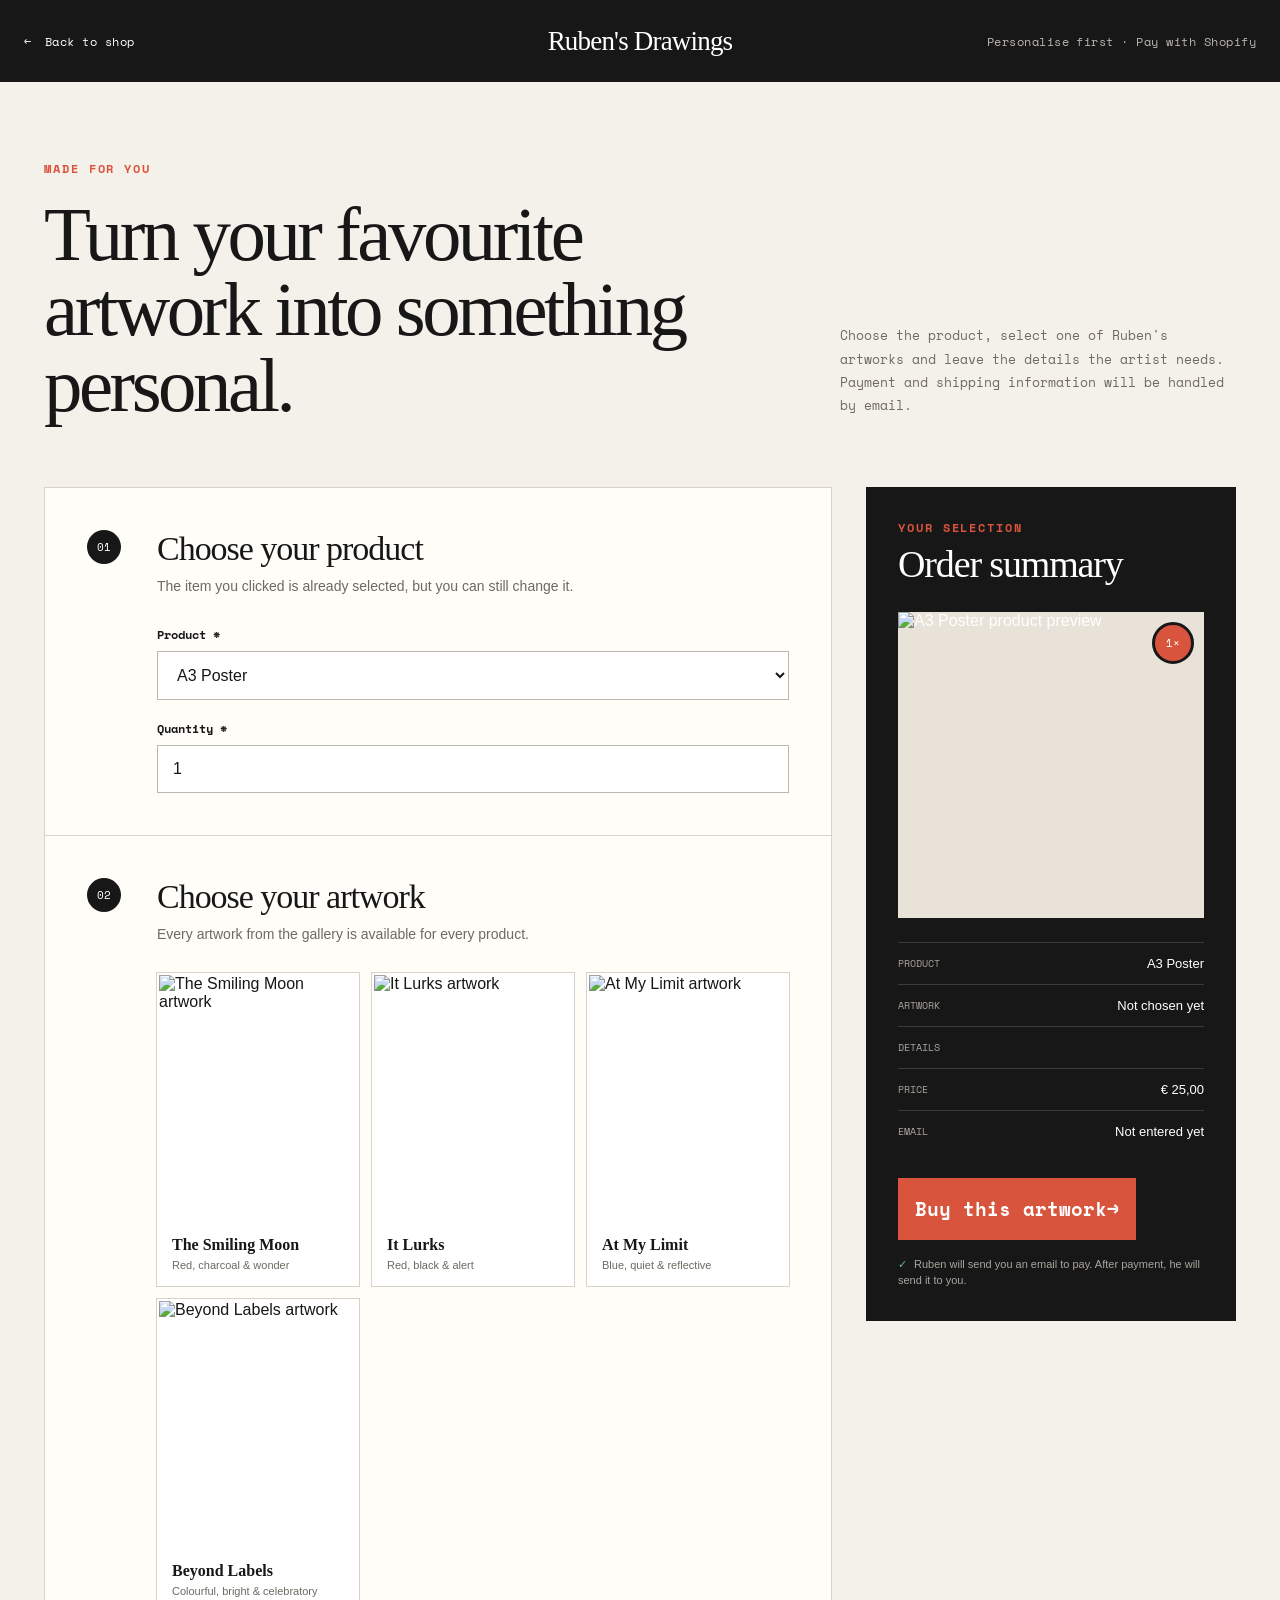
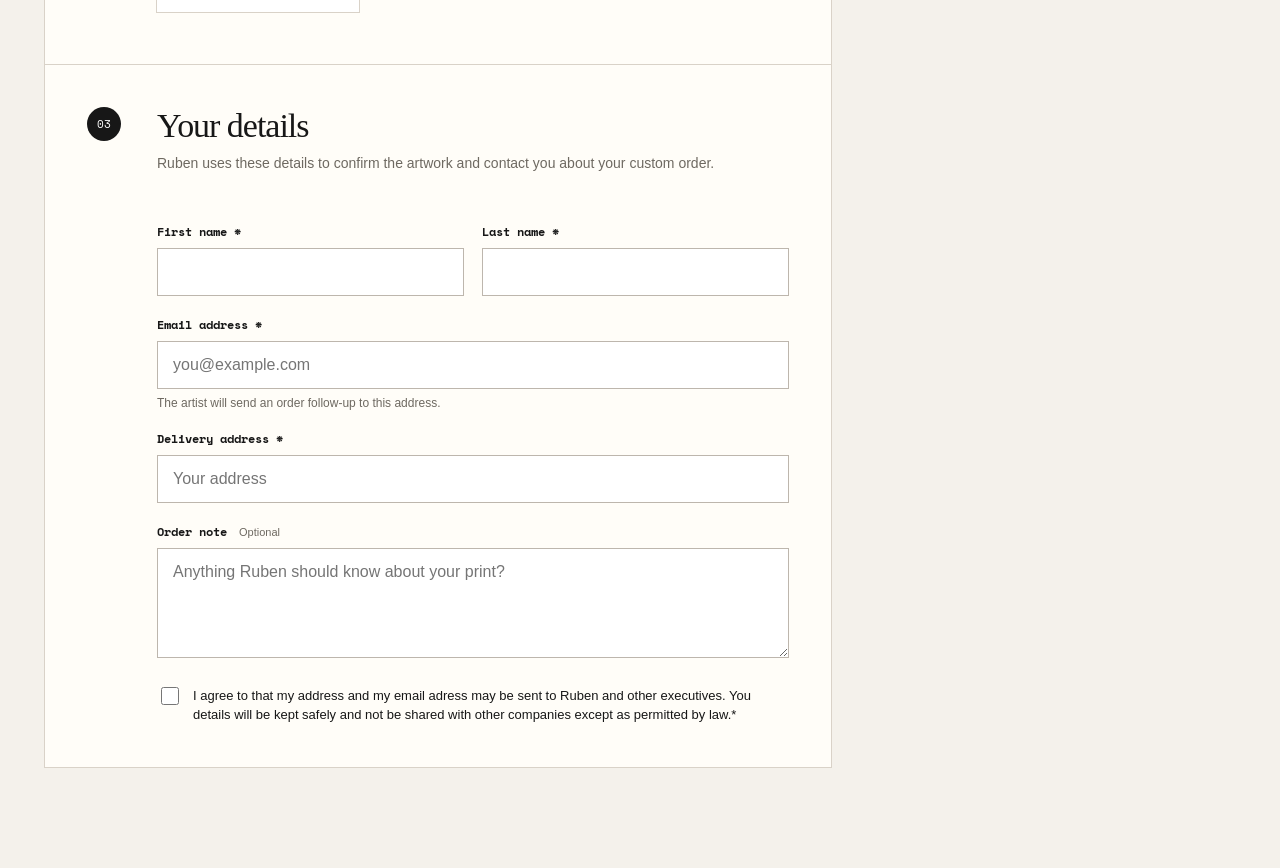
==== checkout.html @ 00c05ac3 "payment page frontend frontend for the payment page" ====
<!DOCTYPE html>
<html lang="en">
<head>
    <meta charset="UTF-8">
    <meta name="viewport" content="width=device-width, initial-scale=1.0">
    <meta name="description" content="Choose a Ruben_S_Drawings artwork and personalise your product before continuing to Shopify.">
    <title>Personalise your order | Ruben's Drawings</title>
    <link rel="preconnect" href="https://fonts.googleapis.com">
    <link rel="preconnect" href="https://fonts.gstatic.com" crossorigin>
    <link href="https://fonts.googleapis.com/css2?family=Space+Mono:wght@400;700&display=swap" rel="stylesheet">
    <link rel="stylesheet" href="checkout.css">
    <script src="checkout.js" defer></script>
</head>
<body data-email-api-url="/api/send-confirmation">
    <header class="checkout-header">
        <a class="back-link" href="index.html#shop" aria-label="Back to the shop"><span aria-hidden="true">&larr;</span> Back to shop</a>
        <a class="brand" href="index.html">Ruben's Drawings</a>
        <span class="secure-note">Personalise first <span aria-hidden="true">&middot;</span> Pay with Shopify</span>
    </header>

    <main class="checkout-main">
        <div class="checkout-intro">
            <p class="eyebrow">Made for you</p>
            <h1>Turn your favourite artwork into something personal.</h1>
            <p>Choose the product, select one of Ruben's artworks and leave the details the artist needs. Payment and shipping information will be handled by email.</p>
        </div>

        <div class="checkout-layout">
            <form id="order-form" class="order-form" novalidate>
                <section class="form-section" aria-labelledby="product-heading">
                    <div class="section-number">01</div>
                    <div class="section-content">
                        <h2 id="product-heading">Choose your product</h2>
                        <p class="section-help">The item you clicked is already selected, but you can still change it.</p>
                        <label for="product">Product <span aria-hidden="true">*</span></label>
                        <select id="product" name="product" required>
                            <option value="a3-poster">A3 Poster</option>
                            <option value="a4-poster">A4 Poster</option>
                            <option value="a5-poster">A5 Poster</option>
                            <option value="fine-art-print">Fine Art Print</option>
                            <option value="t-shirt">T-Shirt</option>
                            <option value="hoodie">Hoodie</option>
                            <option value="mug">Mug</option>
                            <option value="phone-case">Phone Case</option>
                            <option value="fridge-magnet">Fridge Magnet</option>
                        </select>

                        <div class="inline-fields">
                            <div>
                                <label for="quantity">Quantity <span aria-hidden="true">*</span></label>
                                <input id="quantity" name="quantity" type="number" min="1" max="10" value="1" inputmode="numeric" required>
                            </div>
                            <div id="shirt-size-field" class="conditional-field" hidden>
                                <label for="shirt-size">Clothing size <span aria-hidden="true">*</span></label>
                                <select id="shirt-size" name="shirtSize">
                                    <option value="">Choose a size</option>
                                    <option value="XS">XS</option>
                                    <option value="S">S</option>
                                    <option value="M">M</option>
                                    <option value="L">L</option>
                                    <option value="XL">XL</option>
                                    <option value="XXL">XXL</option>
                                </select>
                            </div>
                            <div id="phone-model-field" class="conditional-field" hidden>
                                <label for="phone-model">Phone brand &amp; model <span aria-hidden="true">*</span></label>
                                <input id="phone-model" name="phoneModel" type="text" placeholder="e.g. iPhone 16 or Samsung S25">
                            </div>
                        </div>
                    </div>
                </section>

                <section class="form-section" aria-labelledby="artwork-heading">
                    <div class="section-number">02</div>
                    <fieldset class="section-content artwork-fieldset">
                        <legend id="artwork-heading">Choose your artwork</legend>
                        <p class="section-help">Every artwork from the gallery is available for every product.</p>
                        <div class="artwork-options">
                            <label class="artwork-option">
                                <input type="radio" name="artwork" value="The Smiling Moon" data-image="images/smiling-moon.jpeg" required>
                                <span class="artwork-card">
                                    <img src="images/forrmat.jpeg" alt="The Smiling Moon artwork">
                                    <span><strong>The Smiling Moon</strong><small>Red, charcoal &amp; wonder</small></span>
                                </span>
                            </label>
                            <label class="artwork-option">
                                <input type="radio" name="artwork" value="It Lurks" data-image="images/zebra.jpeg" required>
                                <span class="artwork-card">
                                    <img src="images/zebbra.jpeg" alt="It Lurks artwork">
                                    <span><strong>It Lurks</strong><small>Red, black &amp; alert</small></span>
                                </span>
                            </label>
                            <label class="artwork-option">
                                <input type="radio" name="artwork" value="At My Limit" data-image="images/oldman.jpeg" required>
                                <span class="artwork-card">
                                    <img src="images/gezicht.jpeg" alt="At My Limit artwork">
                                    <span><strong>At My Limit</strong><small>Blue, quiet &amp; reflective</small></span>
                                </span>
                            </label>
                            <label class="artwork-option">
                                <input type="radio" name="artwork" value="Beyond Labels" data-image="images/beyond-labels.jpg" required>
                                <span class="artwork-card">
                                    <img src="images/WhatsApp Image 2026-07-17 at 11.34.36.jpeg" alt="Beyond Labels artwork">
                                    <span><strong>Beyond Labels</strong><small>Colourful, bright &amp; celebratory</small></span>
                                </span>
                            </label>
                        </div>
                        <p class="field-error" id="artwork-error" aria-live="polite"></p>
                    </fieldset>
                </section>

                <section class="form-section" aria-labelledby="details-heading">
                    <div class="section-number">03</div>
                    <div class="section-content">
                        <h2 id="details-heading">Your details</h2>
                        <p class="section-help">Ruben uses these details to confirm the artwork and contact you about your custom order.</p>
                        <div class="inline-fields two-columns">
                            <div>
                                <label for="first-name">First name <span aria-hidden="true">*</span></label>
                                <input id="first-name" name="firstName" type="text" autocomplete="given-name" required>
                            </div>
                            <div>
                                <label for="last-name">Last name <span aria-hidden="true">*</span></label>
                                <input id="last-name" name="lastName" type="text" autocomplete="family-name" required>
                            </div>
                        </div>
                        <label for="email">Email address <span aria-hidden="true">*</span></label>
                        <input id="email" name="email" type="email" autocomplete="email" placeholder="you@example.com" required>
                        <p class="input-hint">The artist will send an order follow-up to this address.</p>
 
                        <label for="address">Delivery address <span aria-hidden="true">*</span></label>
                        <input id="address" name="address" type="text" autocomplete="street-address" placeholder="Your address" required>

                        <label for="notes">Order note <span class="optional">Optional</span></label>
                        <textarea id="notes" name="notes" rows="4" maxlength="500" placeholder="Anything Ruben should know about your print?"></textarea>

                        <label class="consent-row">
                            <input id="email-consent" name="emailConsent" type="checkbox" required>
                            <span>I agree to that my address and my email adress may be sent to Ruben and other executives. You details will be kept safely and not be shared with other companies except as permitted by law.<span aria-hidden="true">*</span></span>
                        </label>
                    </div>
                </section>
            </form>

            <aside class="order-summary" aria-labelledby="summary-heading">
                <p class="eyebrow">Your selection</p>
                <h2 id="summary-heading">Order summary</h2>
                <div class="summary-product-image">
                    <img id="summary-product-image" src="images/shop/a3-poster.jpg" alt="Selected product preview">
                    <span id="summary-quantity">1×</span>
                </div>
                <dl>
                    <div><dt>Product</dt><dd id="summary-product">A3 Poster</dd></div>
                    <div><dt>Artwork</dt><dd id="summary-artwork">Not chosen yet</dd></div>
                    <div id="summary-option-row" hidden><dt>Details</dt><dd id="summary-option"></dd></div>
                    <div><dt>Price</dt><dd id="summary-price">€0.00</dd></div>
                    <div><dt>Email</dt><dd id="summary-email">Not entered yet</dd></div>
                </dl>
                <button id="shopify-button" class="shopify-button" type="submit" form="order-form">
                    <span class="button-label">Buy this artwork</span><span aria-hidden="true">&rarr;</span>
                </button>
                <p id="checkout-message" class="checkout-message" aria-live="polite"></p>
                <p class="payment-note"><span aria-hidden="true">&#10003;</span> Ruben will send you an email to pay. After payment, he will send it to you.</p>
            </aside>
        </div>
    </main>
</body>
</html>
---- checkout.css ----
:root {
    --ink: #171717;
    --paper: #f4f1eb;
    --card: #fffdf8;
    --muted: #6e6961;
    --line: #d9d2c8;
    --accent: #d9543d;
    --accent-dark: #a83724;
}

* {
    box-sizing: border-box;
}

body {
    background: var(--paper);
    color: var(--ink);
    font-family: Arial, sans-serif;
    margin: 0;
}

a {
    color: inherit;
}

.checkout-header {
    align-items: center;
    background: var(--ink);
    color: white;
    display: grid;
    grid-template-columns: 1fr auto 1fr;
    min-height: 82px;
    padding: 16px max(24px, calc((100vw - 1240px) / 2));
}

.back-link,
.secure-note {
    font-family: "Space Mono", monospace;
    font-size: 12px;
    letter-spacing: 0.04em;
}

.back-link {
    justify-self: start;
    text-decoration: none;
}

.back-link span {
    display: inline-block;
    margin-right: 6px;
    transition: transform 160ms ease;
}

.back-link:hover span {
    transform: translateX(-4px);
}

.brand {
    font-family: Georgia, "Times New Roman", serif;
    font-size: 27px;
    letter-spacing: -0.03em;
    text-decoration: none;
}

.secure-note {
    color: #bbb6ad;
    justify-self: end;
}

.checkout-main {
    margin: 0 auto;
    max-width: 1240px;
    padding: 78px 24px 100px;
}

.checkout-intro {
    display: grid;
    gap: 20px 60px;
    grid-template-columns: minmax(0, 1.3fr) minmax(280px, 0.7fr);
    margin-bottom: 64px;
}

.eyebrow {
    color: var(--accent);
    font-family: "Space Mono", monospace;
    font-size: 12px;
    font-weight: 700;
    grid-column: 1 / -1;
    letter-spacing: 0.16em;
    margin: 0;
    text-transform: uppercase;
}

.checkout-intro h1 {
    font-family: Georgia, "Times New Roman", serif;
    font-size: clamp(48px, 6vw, 78px);
    font-weight: 400;
    letter-spacing: -0.045em;
    line-height: 0.98;
    margin: 0;
}

.checkout-intro > p:last-child {
    align-self: end;
    color: var(--muted);
    font-family: "Space Mono", monospace;
    font-size: 13px;
    line-height: 1.8;
    margin: 0 0 5px;
}

.checkout-layout {
    align-items: start;
    display: grid;
    gap: 34px;
    grid-template-columns: minmax(0, 1fr) 370px;
}

.order-form {
    background: var(--card);
    border: 1px solid var(--line);
}

.form-section {
    display: grid;
    gap: 28px;
    grid-template-columns: 42px minmax(0, 1fr);
    padding: 42px;
}

.form-section + .form-section {
    border-top: 1px solid var(--line);
}

.section-number {
    align-items: center;
    background: var(--ink);
    border-radius: 50%;
    color: white;
    display: flex;
    font-family: "Space Mono", monospace;
    font-size: 11px;
    height: 34px;
    justify-content: center;
    width: 34px;
}

.section-content {
    min-width: 0;
}

.section-content h2,
.artwork-fieldset legend,
.order-summary h2 {
    font-family: Georgia, "Times New Roman", serif;
    font-size: 34px;
    font-weight: 400;
    letter-spacing: -0.03em;
    line-height: 1.1;
    margin: 0;
}

.artwork-fieldset {
    border: 0;
    margin: 0;
    padding: 0;
}

.artwork-fieldset legend {
    padding: 0;
}

.section-help {
    color: var(--muted);
    font-size: 14px;
    line-height: 1.6;
    margin: 8px 0 28px;
}

label:not(.artwork-option):not(.consent-row) {
    display: block;
    font-family: "Space Mono", monospace;
    font-size: 12px;
    font-weight: 700;
    margin: 20px 0 8px;
}

input,
select,
textarea {
    background: white;
    border: 1px solid #bdb6ad;
    border-radius: 0;
    color: var(--ink);
    font: inherit;
    outline: none;
    padding: 14px 15px;
    transition: border-color 160ms ease, box-shadow 160ms ease;
    width: 100%;
}

input:focus,
select:focus,
textarea:focus {
    border-color: var(--accent);
    box-shadow: 0 0 0 3px rgba(217, 84, 61, 0.14);
}

input:user-invalid,
select:user-invalid {
    border-color: #a62d20;
}

textarea {
    min-height: 110px;
    resize: vertical;
}

.inline-fields {
    display: grid;
    gap: 18px;
    grid-template-columns: repeat(auto-fit, minmax(170px, 1fr));
}

.two-columns {
    grid-template-columns: repeat(2, minmax(0, 1fr));
}

.conditional-field[hidden] {
    display: none;
}

.artwork-options {
    display: grid;
    gap: 13px;
    grid-template-columns: repeat(3, minmax(0, 1fr));
}

.artwork-option {
    cursor: pointer;
    min-width: 0;
}

.artwork-option > input {
    height: 1px;
    opacity: 0;
    position: absolute;
    width: 1px;
}

.artwork-card {
    background: white;
    border: 2px solid transparent;
    display: block;
    height: 100%;
    outline: 1px solid var(--line);
    transition: border-color 160ms ease, transform 160ms ease;
}

.artwork-card img {
    aspect-ratio: 4 / 5;
    display: block;
    object-fit: cover;
    width: 100%;
}

.artwork-card > span {
    display: block;
    padding: 13px;
}

.artwork-card strong,
.artwork-card small {
    display: block;
}

.artwork-card strong {
    font-family: Georgia, "Times New Roman", serif;
    font-size: 16px;
    line-height: 1.15;
}

.artwork-card small {
    color: var(--muted);
    font-size: 11px;
    margin-top: 5px;
}

.artwork-option:hover .artwork-card {
    transform: translateY(-3px);
}

.artwork-option > input:focus-visible + .artwork-card,
.artwork-option > input:checked + .artwork-card {
    border-color: var(--accent);
    outline-color: var(--accent);
}

.field-error {
    color: #a62d20;
    font-size: 12px;
    margin: 10px 0 0;
}

.input-hint {
    color: var(--muted);
    font-size: 12px;
    margin: 7px 0 0;
}

.optional {
    color: var(--muted);
    font-family: Arial, sans-serif;
    font-size: 11px;
    font-weight: 400;
    margin-left: 5px;
}

.consent-row {
    align-items: flex-start;
    cursor: pointer;
    display: flex;
    font-size: 13px;
    gap: 11px;
    line-height: 1.5;
    margin-top: 24px;
}

.consent-row input {
    accent-color: var(--accent);
    flex: 0 0 auto;
    height: 18px;
    margin-top: 1px;
    padding: 0;
    width: 18px;
}

.order-summary {
    background: var(--ink);
    color: white;
    padding: 32px;
    position: sticky;
    top: 24px;
}

.order-summary .eyebrow {
    margin-bottom: 8px;
}

.order-summary h2 {
    font-size: 38px;
    margin-bottom: 26px;
}

.summary-product-image {
    background: #e8e2d9;
    margin-bottom: 24px;
    overflow: hidden;
    position: relative;
}

.summary-product-image img {
    aspect-ratio: 1;
    display: block;
    object-fit: cover;
    width: 100%;
}

.summary-product-image span {
    align-items: center;
    background: var(--accent);
    border: 3px solid var(--ink);
    border-radius: 50%;
    display: flex;
    font-family: "Space Mono", monospace;
    font-size: 11px;
    height: 42px;
    justify-content: center;
    position: absolute;
    right: 10px;
    top: 10px;
    width: 42px;
}

.order-summary dl {
    margin: 0 0 26px;
}

.order-summary dl > div {
    border-top: 1px solid #3b3b3b;
    display: grid;
    gap: 16px;
    grid-template-columns: 80px 1fr;
    padding: 13px 0;
}

.order-summary dt {
    color: #aaa59d;
    font-family: "Space Mono", monospace;
    font-size: 10px;
    text-transform: uppercase;
}

.order-summary dd {
    font-size: 13px;
    margin: 0;
    overflow-wrap: anywhere;
    text-align: right;
}

.shopify-button {
    align-items: center;
    background: var(--accent);
    border: 0;
    color: white;
    cursor: pointer;
    display: flex;
    font-family: "Space Mono", monospace;
    font-size: 12px;
    font-weight: 700;
    justify-content: space-between;
    padding: 17px;
    text-decoration: none;
    transition: background-color 160ms ease;
}

.shopify-button:hover,
.shopify-button:focus-visible {
    background: var(--accent-dark);
}

.shopify-button:disabled {
    cursor: wait;
    opacity: 0.7;
}

.shopify-button span {
    font-size: 19px;
}

.checkout-message {
    color: #ffad9c;
    font-size: 12px;
    line-height: 1.5;
    margin: 10px 0 0;
}

.payment-note {
    color: #aaa59d;
    font-size: 11px;
    line-height: 1.5;
    margin: 16px 0 0;
}

.payment-note span {
    color: #70b77e;
    margin-right: 4px;
}

@media (max-width: 960px) {
    .checkout-layout {
        grid-template-columns: minmax(0, 1fr) 320px;
    }

    .form-section {
        padding: 34px 28px;
    }
}

@media (max-width: 780px) {
    .checkout-header {
        grid-template-columns: 1fr auto;
    }

    .secure-note {
        display: none;
    }

    .checkout-intro {
        display: block;
        margin-bottom: 42px;
    }

    .checkout-intro h1 {
        margin: 12px 0 22px;
    }

    .checkout-layout {
        display: flex;
        flex-direction: column;
    }

    .order-form,
    .order-summary {
        width: 100%;
    }

    .order-summary {
        position: static;
    }

    .summary-product-image img {
        max-height: 480px;
    }
}

@media (max-width: 560px) {
    .checkout-header {
        min-height: 68px;
    }

    .brand {
        font-size: 21px;
    }

    .back-link {
        font-size: 0;
    }

    .back-link span {
        font-size: 22px;
    }

    .checkout-main {
        padding: 52px 16px 70px;
    }

    .form-section {
        display: block;
        padding: 28px 20px 32px;
    }

    .section-number {
        margin-bottom: 18px;
    }

    .artwork-options,
    .two-columns {
        grid-template-columns: 1fr;
    }

    .artwork-card {
        align-items: center;
        display: grid;
        grid-template-columns: 94px 1fr;
    }

    .artwork-card img {
        height: 118px;
    }

    .order-summary {
        padding: 25px 20px;
    }
}
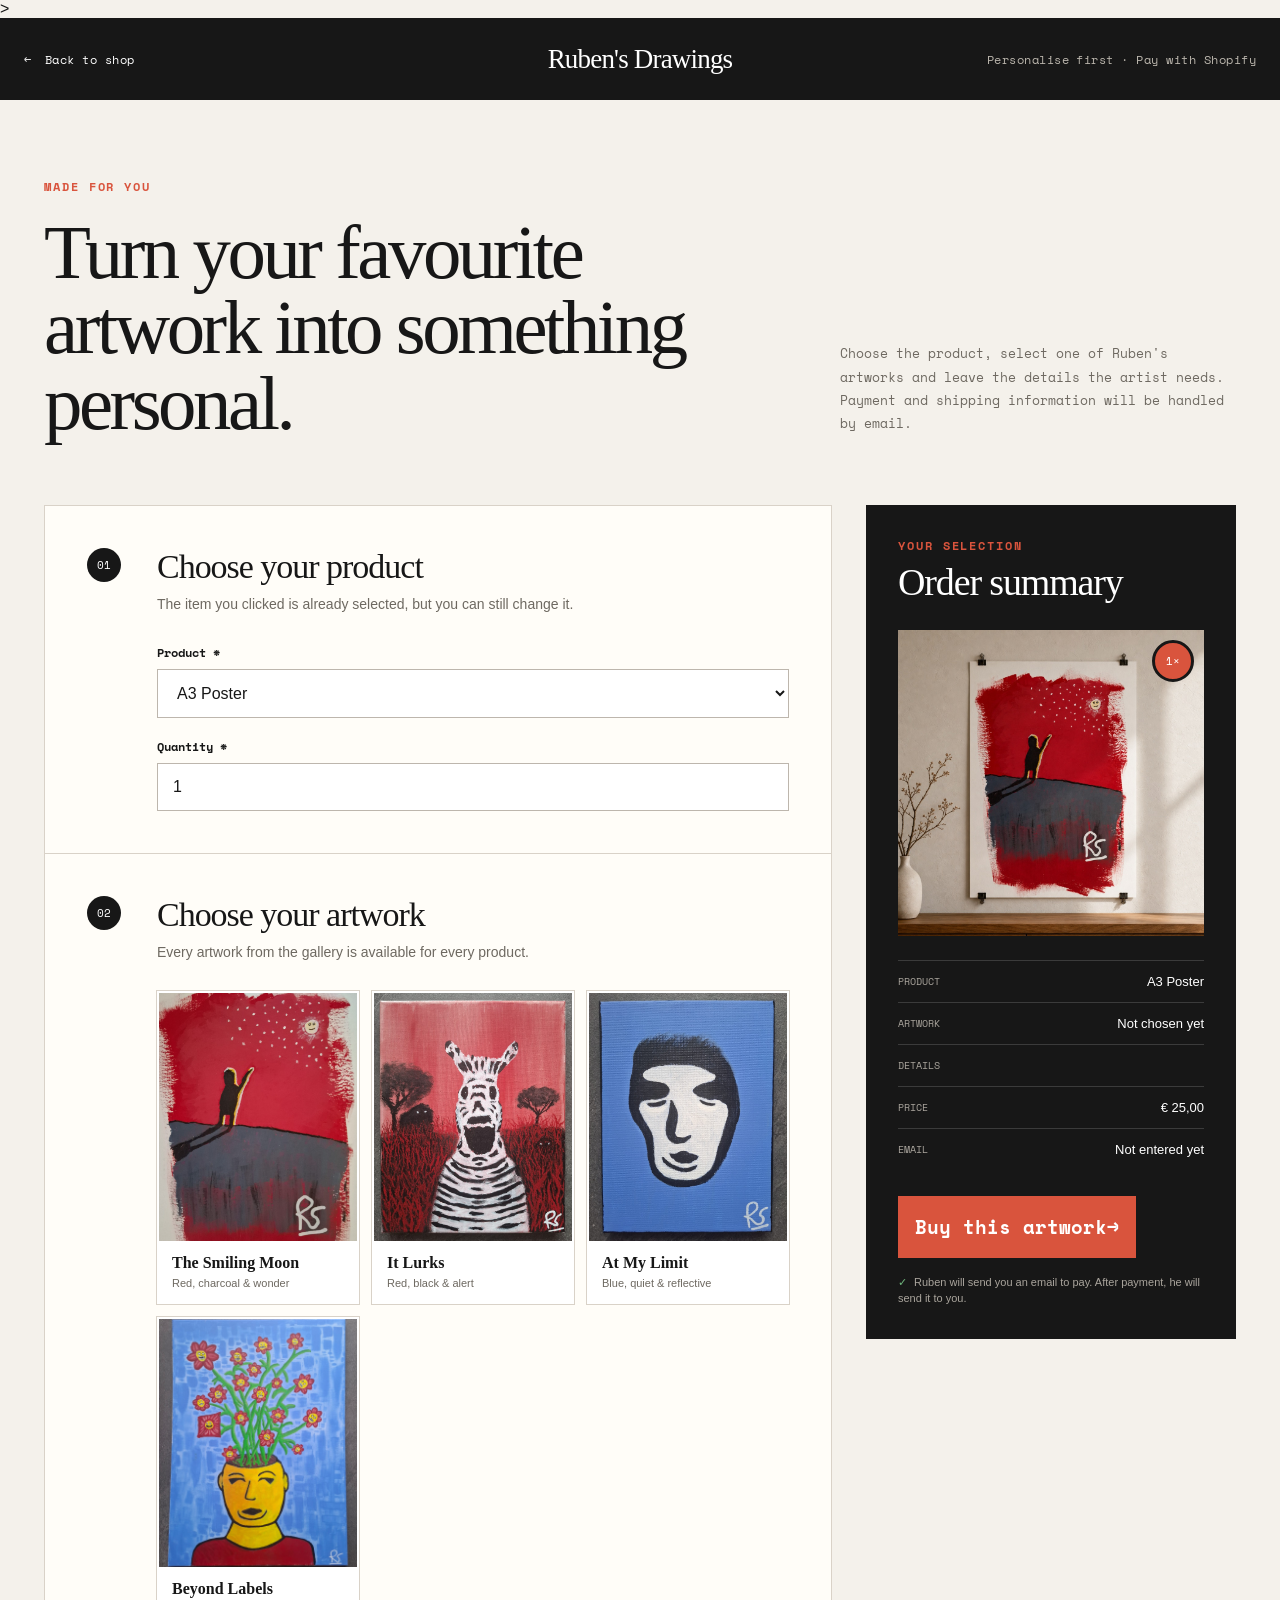
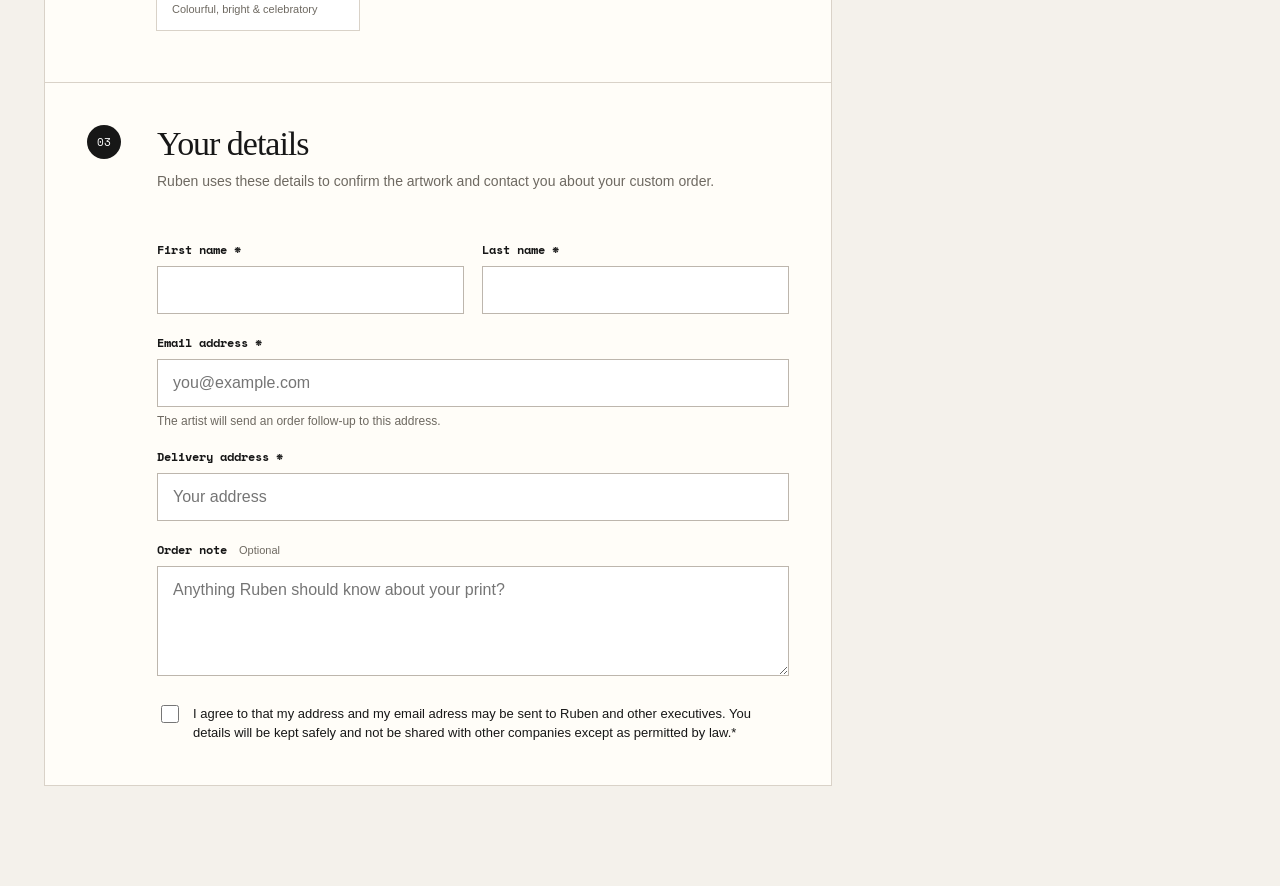
==== commit 7ac29488: "Fix email API URL in checkout.html" ====
--- a/checkout.html
+++ b/checkout.html
@@ -11,7 +11,7 @@
     <link rel="stylesheet" href="checkout.css">
     <script src="checkout.js" defer></script>
 </head>
-<body data-email-api-url="/api/send-confirmation">
+<body <body data-email-api-url="https://https://dashboard.render.com/.onrender.com/api/send-confirmation">>
     <header class="checkout-header">
         <a class="back-link" href="index.html#shop" aria-label="Back to the shop"><span aria-hidden="true">&larr;</span> Back to shop</a>
         <a class="brand" href="index.html">Ruben's Drawings</a>
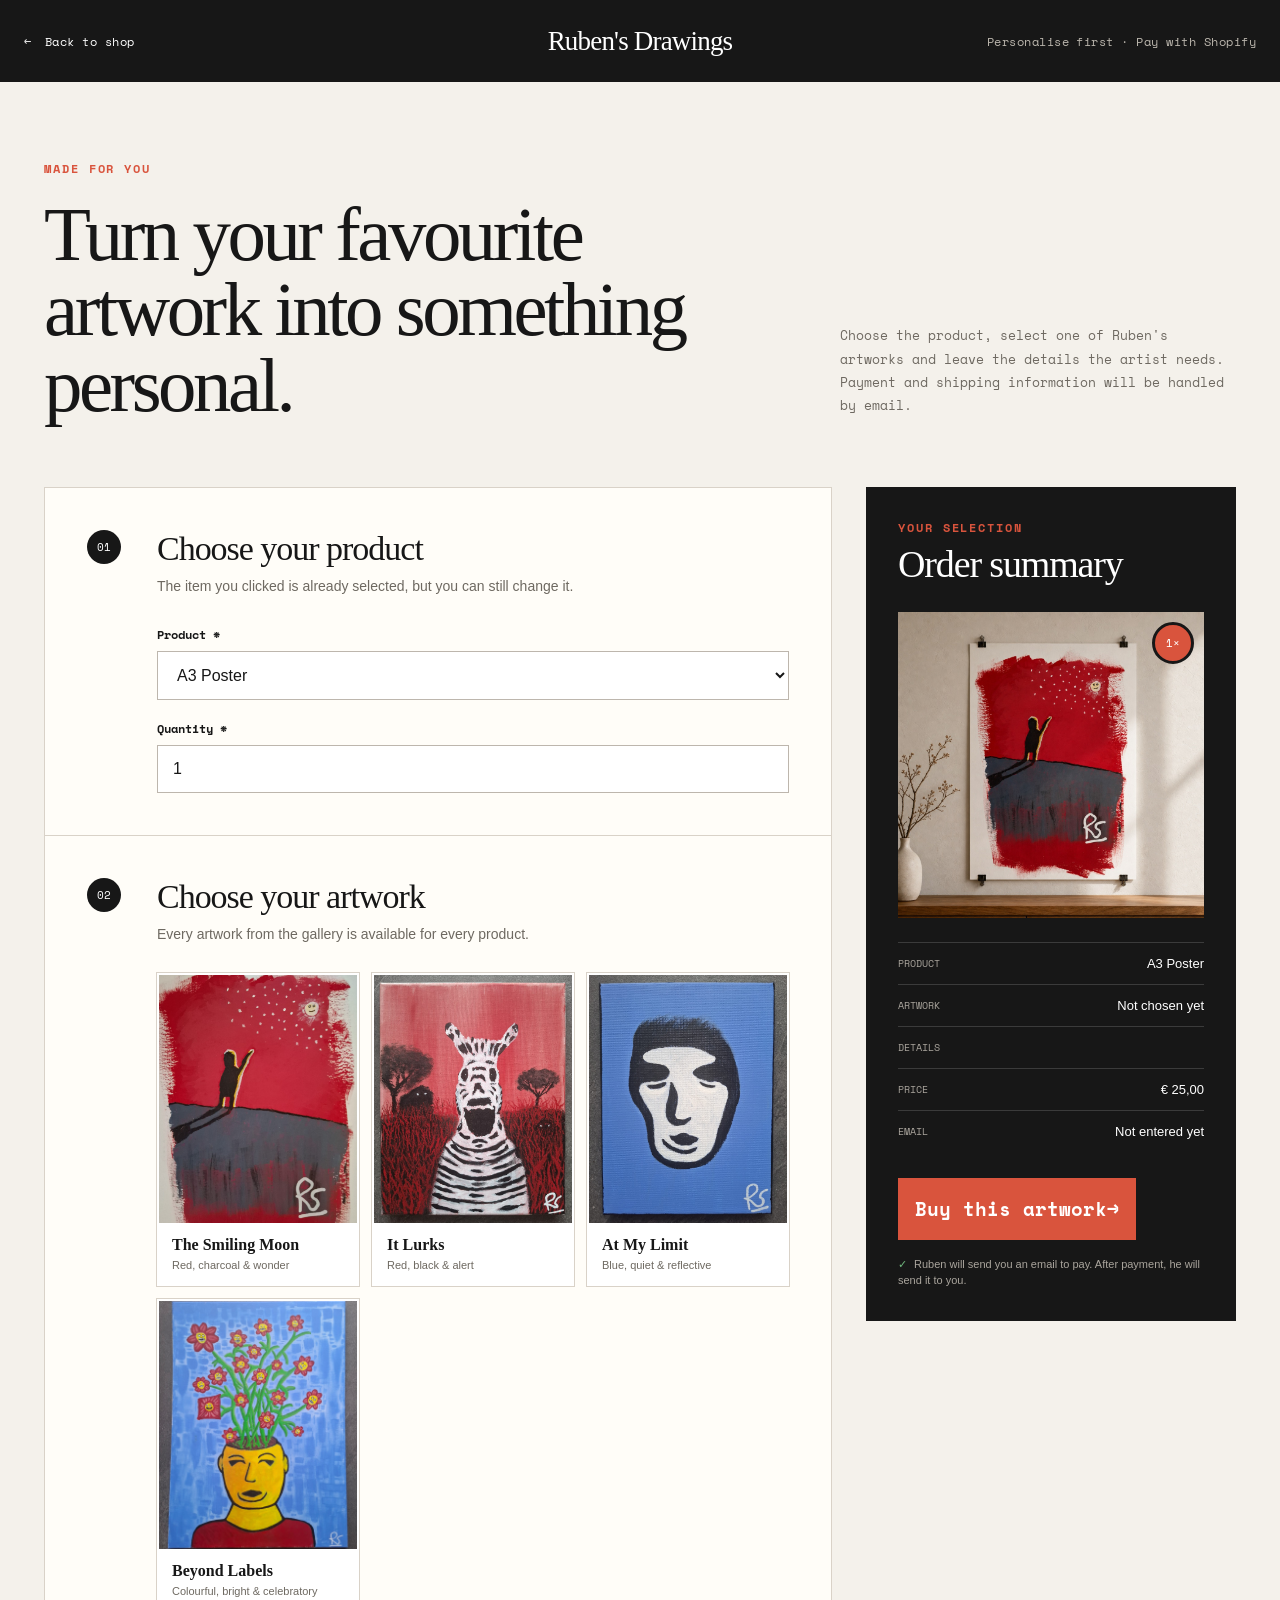
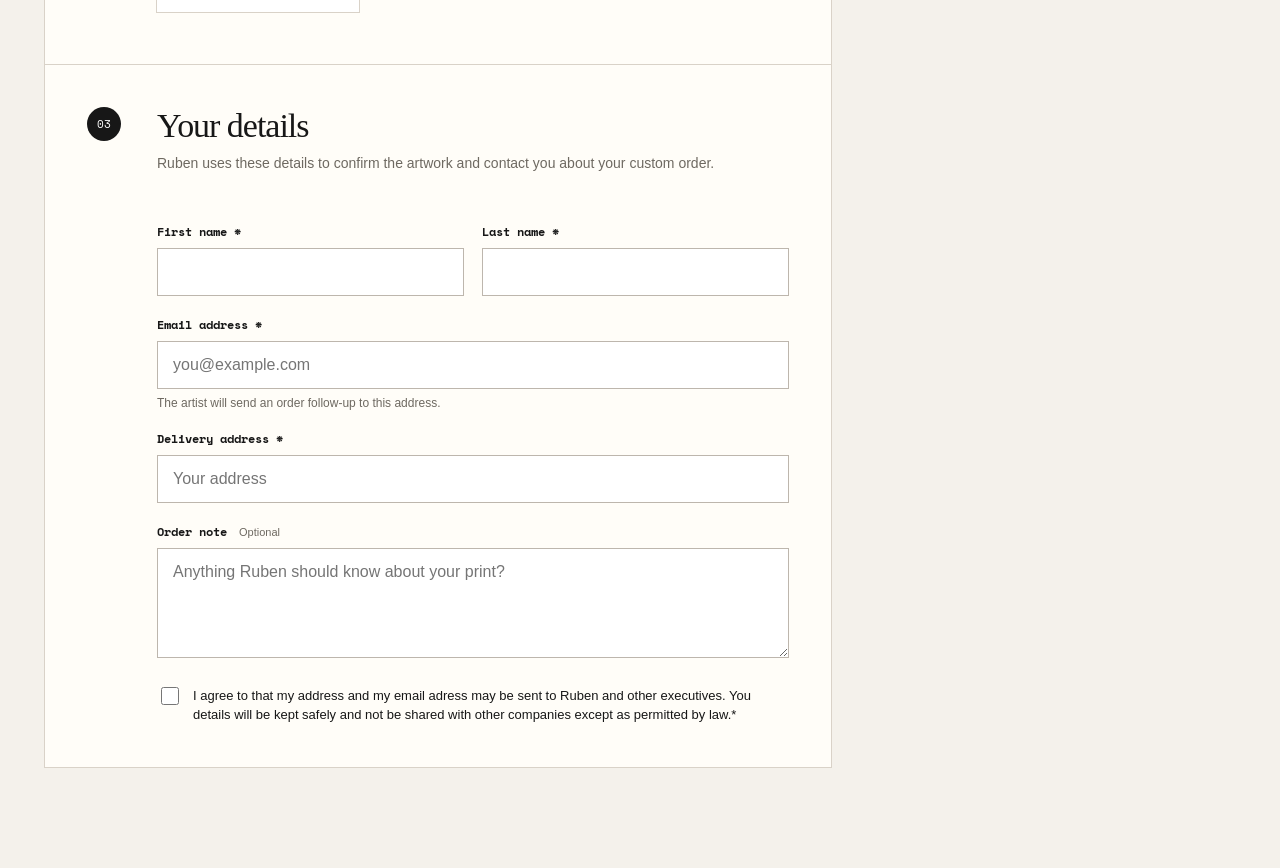
==== commit acfe2072: "Fix email API URL in checkout.html" ====
--- a/checkout.html
+++ b/checkout.html
@@ -11,7 +11,7 @@
     <link rel="stylesheet" href="checkout.css">
     <script src="checkout.js" defer></script>
 </head>
-<body <body data-email-api-url="https://https://dashboard.render.com/.onrender.com/api/send-confirmation">>
+<body data-email-api-url="https://dashboard.render.com/env-group/evg-d9ci8qf41pts73cma1rg.onrender.com/api/send-confirmation">
     <header class="checkout-header">
         <a class="back-link" href="index.html#shop" aria-label="Back to the shop"><span aria-hidden="true">&larr;</span> Back to shop</a>
         <a class="brand" href="index.html">Ruben's Drawings</a>
